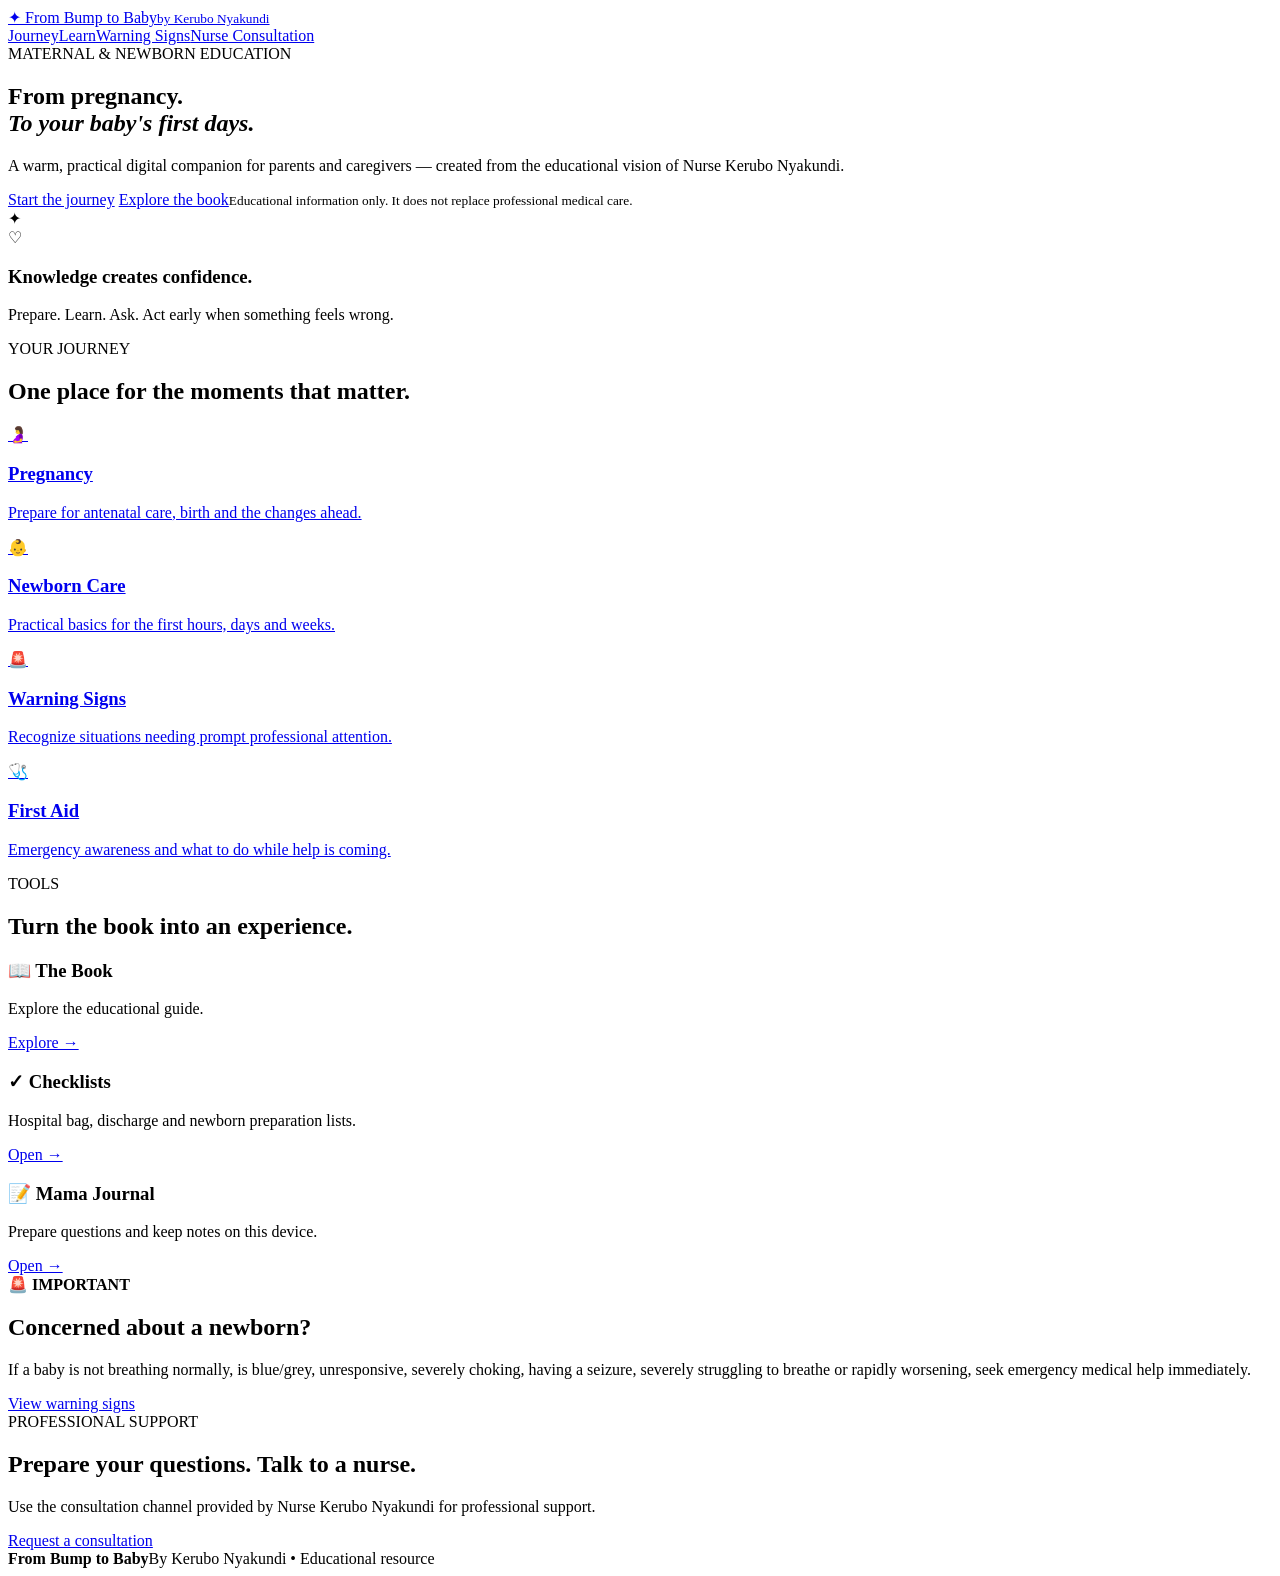
==== index.html @ 4c729515 "Add files via upload" ====
<!doctype html><html lang="en"><head><meta charset="utf-8"><meta name="viewport" content="width=device-width,initial-scale=1"><title>From Bump to Baby | Kerubo Nyakundi</title><link rel="stylesheet" href="assets/style.css"></head><body>
<header class="nav"><a class="brand" href="index.html">✦ <span>From Bump to Baby<small>by Kerubo Nyakundi</small></span></a><nav><a href="#journey">Journey</a><a href="#learn">Learn</a><a href="warning-signs.html">Warning Signs</a><a class="cta" href="#consult">Nurse Consultation</a></nav></header>
<main><section class="hero"><div><span class="eyebrow">MATERNAL & NEWBORN EDUCATION</span><h1>From pregnancy.<br><em>To your baby's first days.</em></h1><p>A warm, practical digital companion for parents and caregivers — created from the educational vision of Nurse Kerubo Nyakundi.</p><a class="btn primary" href="#journey">Start the journey</a> <a class="btn" href="book.html">Explore the book</a><small>Educational information only. It does not replace professional medical care.</small></div><div class="hero-card"><div class="star">✦</div><div class="baby">♡</div><h3>Knowledge creates confidence.</h3><p>Prepare. Learn. Ask. Act early when something feels wrong.</p></div></section>
<section id="journey" class="section"><span class="eyebrow">YOUR JOURNEY</span><h2>One place for the moments that matter.</h2><div class="grid four"><a class="card" href="pregnancy.html">🤰<h3>Pregnancy</h3><p>Prepare for antenatal care, birth and the changes ahead.</p></a><a class="card" href="newborn.html">👶<h3>Newborn Care</h3><p>Practical basics for the first hours, days and weeks.</p></a><a class="card" href="warning-signs.html">🚨<h3>Warning Signs</h3><p>Recognize situations needing prompt professional attention.</p></a><a class="card" href="first-aid.html">🩺<h3>First Aid</h3><p>Emergency awareness and what to do while help is coming.</p></a></div></section>
<section id="learn" class="section soft"><span class="eyebrow">TOOLS</span><h2>Turn the book into an experience.</h2><div class="grid three"><div class="card"><h3>📖 The Book</h3><p>Explore the educational guide.</p><a href="book.html">Explore →</a></div><div class="card"><h3>✓ Checklists</h3><p>Hospital bag, discharge and newborn preparation lists.</p><a href="checklists.html">Open →</a></div><div class="card"><h3>📝 Mama Journal</h3><p>Prepare questions and keep notes on this device.</p><a href="journal.html">Open →</a></div></div></section>
<section class="emergency"><div><strong>🚨 IMPORTANT</strong><h2>Concerned about a newborn?</h2><p>If a baby is not breathing normally, is blue/grey, unresponsive, severely choking, having a seizure, severely struggling to breathe or rapidly worsening, seek emergency medical help immediately.</p></div><a class="btn light" href="warning-signs.html">View warning signs</a></section>
<section id="consult" class="section center"><span class="eyebrow">PROFESSIONAL SUPPORT</span><h2>Prepare your questions. Talk to a nurse.</h2><p>Use the consultation channel provided by Nurse Kerubo Nyakundi for professional support.</p><a class="btn primary" href="https://wa.me/254745130626?text=Hello%20Kerubo%2C%20I%27d%20like%20to%20ask%20about%20a%20nurse%20consultation." target="_blank">Request a consultation</a></section></main>
<footer><strong>From Bump to Baby</strong><span>By Kerubo Nyakundi • Educational resource</span></footer></body></html>
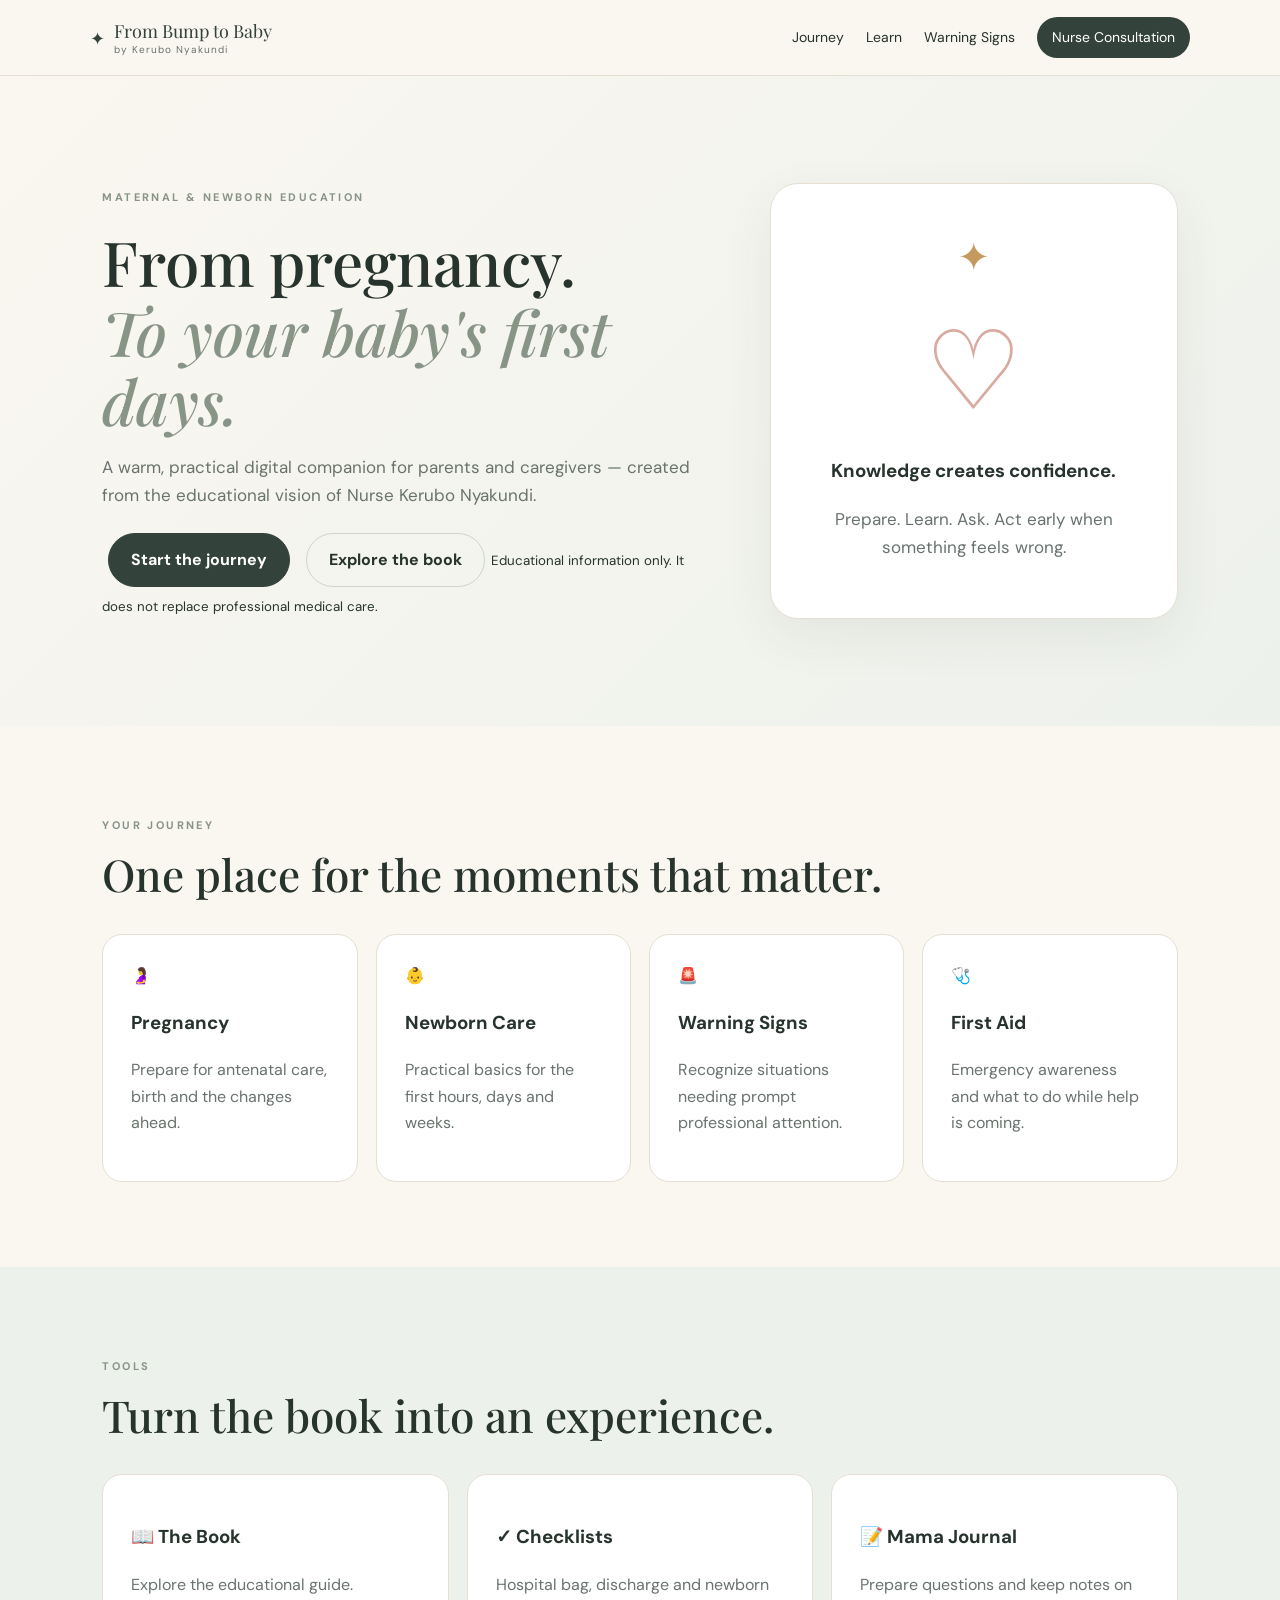
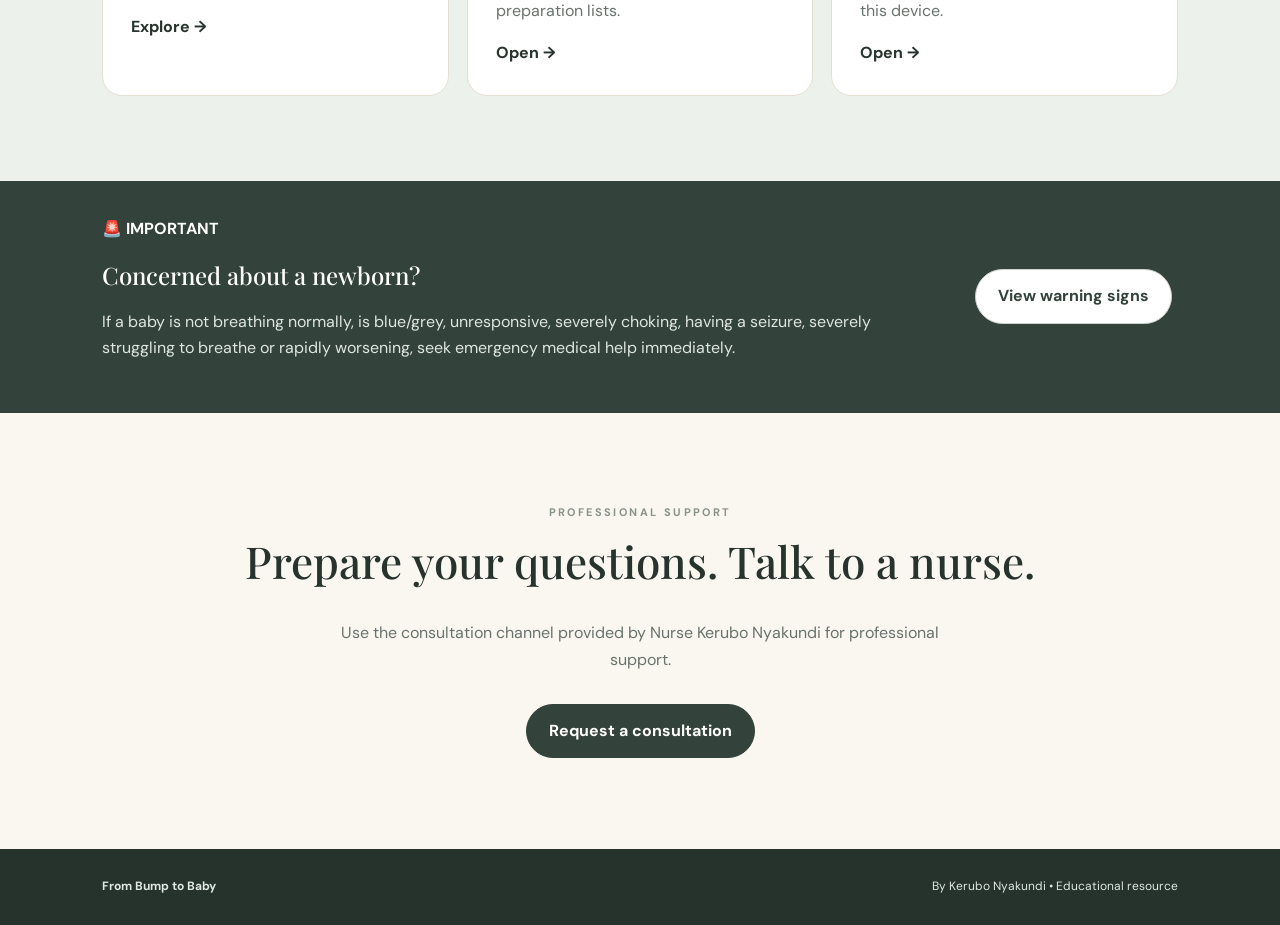
==== commit 1f4e31bb: "Add files via upload" ====
--- a/index.html
+++ b/index.html
@@ -1,4 +1,4 @@
-<!doctype html><html lang="en"><head><meta charset="utf-8"><meta name="viewport" content="width=device-width,initial-scale=1"><title>From Bump to Baby | Kerubo Nyakundi</title><link rel="stylesheet" href="assets/style.css"></head><body>
+<!doctype html><html lang="en"><head><meta charset="utf-8"><meta name="viewport" content="width=device-width,initial-scale=1"><title>From Bump to Baby | Kerubo Nyakundi</title><style>@import url('https://fonts.googleapis.com/css2?family=DM+Sans:wght@400;500;600;700&family=Playfair+Display:ital,wght@0,500;0,600;1,500&display=swap');:root{--sage:#879486;--deep:#33423a;--cream:#faf7f0;--gold:#c49a61;--ink:#27332d;--muted:#69736d;--rose:#d8aaa0}*{box-sizing:border-box}body{margin:0;background:var(--cream);color:var(--ink);font:16px/1.65 'DM Sans',sans-serif}a{text-decoration:none;color:inherit}.nav{height:76px;padding:0 7%;display:flex;align-items:center;justify-content:space-between;background:#faf7f0f2;border-bottom:1px solid #e5dfd3;position:sticky;top:0;z-index:5}.brand{font:18px 'Playfair Display';color:var(--deep);display:flex;gap:9px;align-items:center}.brand small{display:block;font:10px 'DM Sans';letter-spacing:1px;color:var(--muted)}nav{display:flex;gap:22px;align-items:center;font-size:14px}.cta{background:var(--deep);color:#fff;padding:9px 15px;border-radius:30px}.hero{min-height:650px;padding:90px 8%;display:grid;grid-template-columns:1.2fr .8fr;gap:55px;align-items:center;background:linear-gradient(135deg,#faf7f0,#edf1ec)}.eyebrow{font-size:11px;letter-spacing:2.4px;font-weight:700;color:var(--sage)}.danger{color:#9b5b55}.hero h1,h1,h2{font-family:'Playfair Display';font-weight:500;line-height:1.12}.hero h1{font-size:62px;margin:18px 0}.hero h1 em{color:var(--sage)}.hero p{max-width:620px;color:var(--muted);font-size:17px}.btn{display:inline-block;padding:13px 22px;border-radius:30px;font-weight:700;border:1px solid #cdd4ce;margin:6px}.primary{background:var(--deep);color:white;border-color:var(--deep)}.hero-card{background:#fff;border:1px solid #e5dfd3;border-radius:28px;padding:40px;text-align:center;box-shadow:0 18px 50px #33423a12}.star{font-size:40px;color:var(--gold)}.baby{font:110px 'Playfair Display';color:var(--rose)}.section,.page{padding:85px 8%}.section h2,.page h1{font-size:44px;margin:12px 0 35px}.soft{background:#edf1ec}.grid{display:grid;gap:18px}.four{grid-template-columns:repeat(4,1fr)}.three{grid-template-columns:repeat(3,1fr)}.two{grid-template-columns:repeat(2,1fr)}.card{background:#fff;padding:28px;border:1px solid #e5dfd3;border-radius:20px}.card>b{font-size:32px}.card p{color:var(--muted)}.card a{font-weight:700}.emergency{padding:35px 8%;background:var(--deep);color:white;display:flex;align-items:center;justify-content:space-between;gap:30px}.emergency p{color:#dfe6e1;max-width:780px}.light{background:white;color:var(--deep)}.center{text-align:center}.center p{color:var(--muted);max-width:650px;margin:0 auto 25px}.page{max-width:1100px;margin:auto}.lead{font-size:20px;color:var(--muted);max-width:700px}.content{display:grid;grid-template-columns:1fr 310px;gap:45px}.content li{margin:9px 0}.tip{background:#edf1ec;border-left:4px solid var(--sage);padding:25px;border-radius:8px;margin-top:30px}.warning{background:white;border-left:5px solid var(--rose);padding:20px;border-radius:10px;font-weight:600}.form{max-width:720px;background:#fff;border:1px solid #e5dfd3;border-radius:20px;padding:30px}.form label{display:block;font-weight:700;margin:18px 0}.form input,.form textarea{display:block;width:100%;padding:13px;margin-top:7px;border:1px solid #d9ddd8;border-radius:10px;font:inherit}.form textarea{min-height:130px}#saved{color:var(--sage);font-weight:700}.book{display:grid;grid-template-columns:300px 1fr;gap:60px;align-items:center}.cover{height:430px;background:linear-gradient(145deg,#dfe6de,#aab7aa);border-radius:8px;padding:35px;text-align:center;font:25px 'Playfair Display';display:flex;flex-direction:column;justify-content:center;box-shadow:12px 15px 0 #d6c7b5}.cover strong{font-size:43px;line-height:.9}.cover small{font:10px 'DM Sans';letter-spacing:2px;margin-top:25px}footer{padding:28px 8%;background:#25332c;color:#dfe7e1;display:flex;justify-content:space-between;font-size:12px}@media(max-width:850px){nav{display:none}.hero{grid-template-columns:1fr;padding:65px 7%}.hero h1{font-size:45px}.four,.three{grid-template-columns:1fr 1fr}.content,.book{grid-template-columns:1fr}.cover{margin:auto;width:280px}.emergency{display:block}}@media(max-width:520px){.four,.three,.two{grid-template-columns:1fr}.section,.page{padding:60px 6%}.hero h1{font-size:39px}.btn{width:100%;text-align:center}footer{display:block}.hero-card{padding:28px}}</style></head><body>
 <header class="nav"><a class="brand" href="index.html">✦ <span>From Bump to Baby<small>by Kerubo Nyakundi</small></span></a><nav><a href="#journey">Journey</a><a href="#learn">Learn</a><a href="warning-signs.html">Warning Signs</a><a class="cta" href="#consult">Nurse Consultation</a></nav></header>
 <main><section class="hero"><div><span class="eyebrow">MATERNAL & NEWBORN EDUCATION</span><h1>From pregnancy.<br><em>To your baby's first days.</em></h1><p>A warm, practical digital companion for parents and caregivers — created from the educational vision of Nurse Kerubo Nyakundi.</p><a class="btn primary" href="#journey">Start the journey</a> <a class="btn" href="book.html">Explore the book</a><small>Educational information only. It does not replace professional medical care.</small></div><div class="hero-card"><div class="star">✦</div><div class="baby">♡</div><h3>Knowledge creates confidence.</h3><p>Prepare. Learn. Ask. Act early when something feels wrong.</p></div></section>
 <section id="journey" class="section"><span class="eyebrow">YOUR JOURNEY</span><h2>One place for the moments that matter.</h2><div class="grid four"><a class="card" href="pregnancy.html">🤰<h3>Pregnancy</h3><p>Prepare for antenatal care, birth and the changes ahead.</p></a><a class="card" href="newborn.html">👶<h3>Newborn Care</h3><p>Practical basics for the first hours, days and weeks.</p></a><a class="card" href="warning-signs.html">🚨<h3>Warning Signs</h3><p>Recognize situations needing prompt professional attention.</p></a><a class="card" href="first-aid.html">🩺<h3>First Aid</h3><p>Emergency awareness and what to do while help is coming.</p></a></div></section>
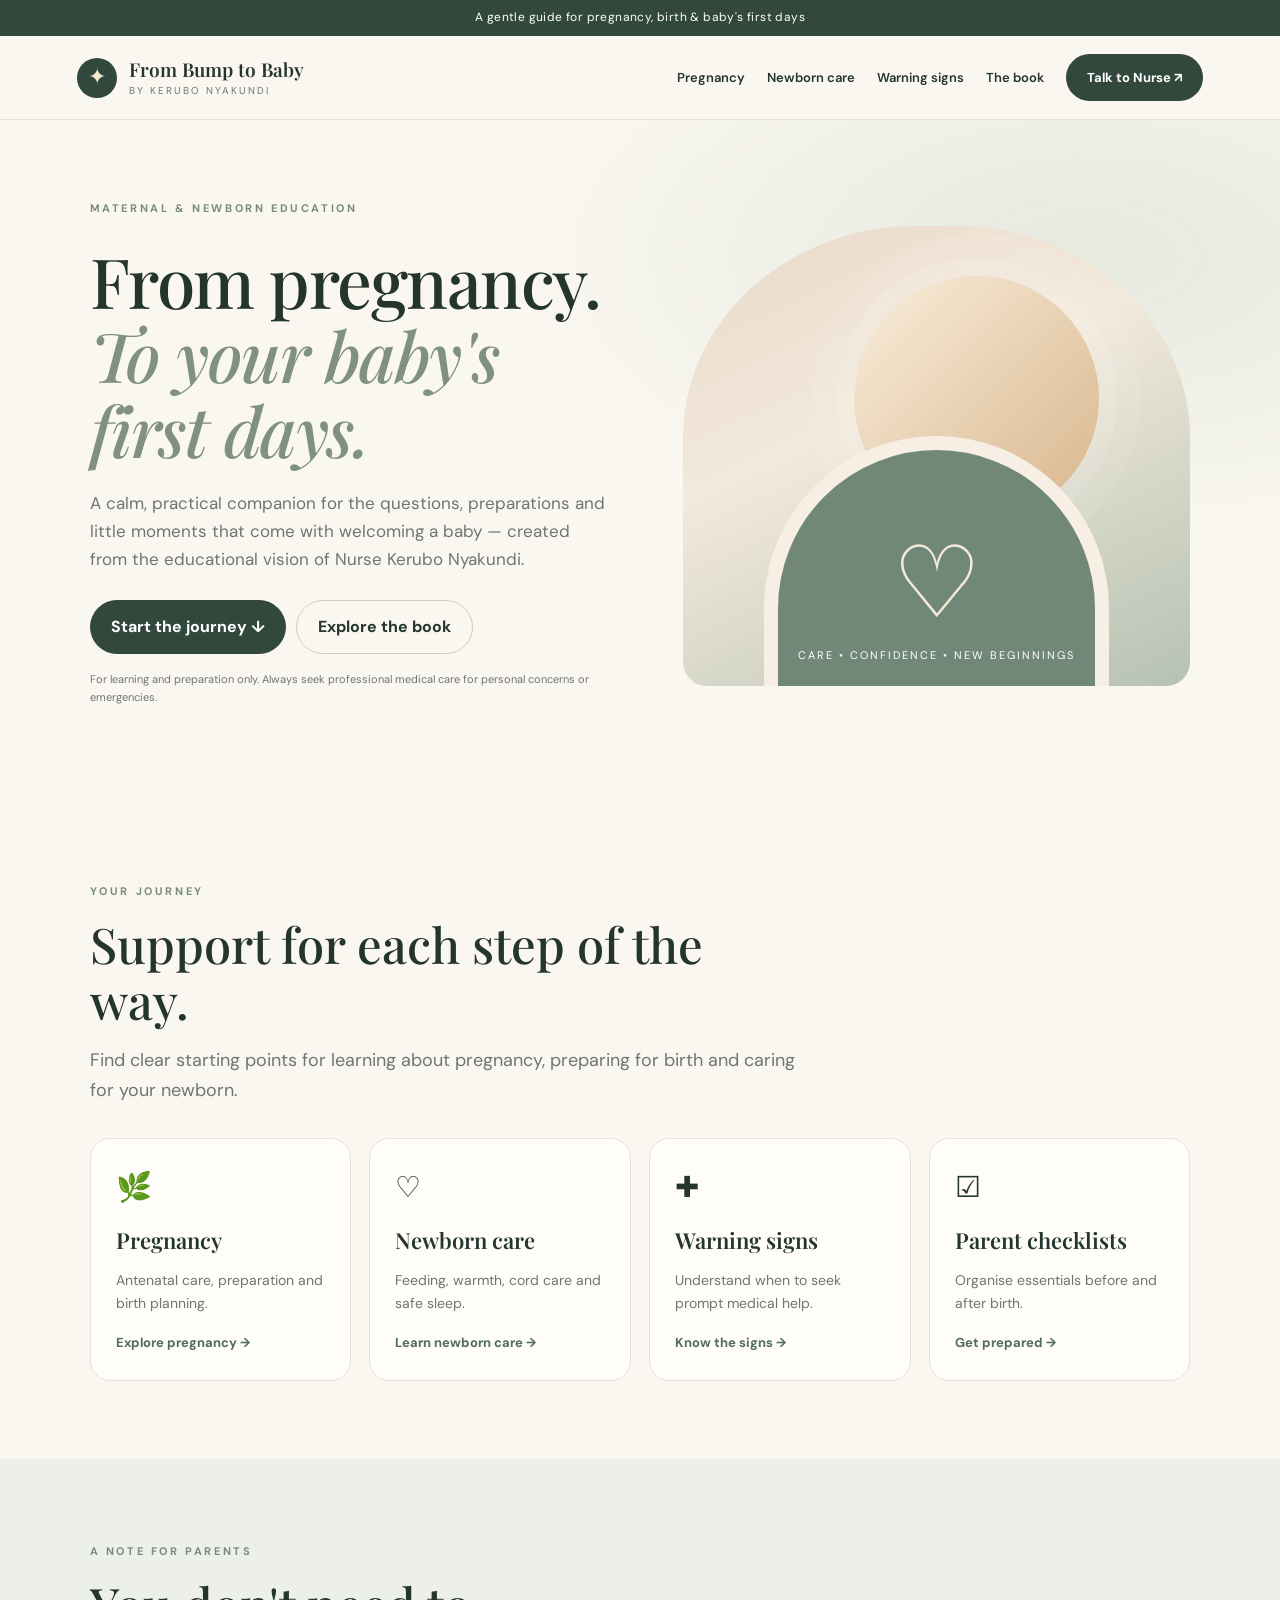
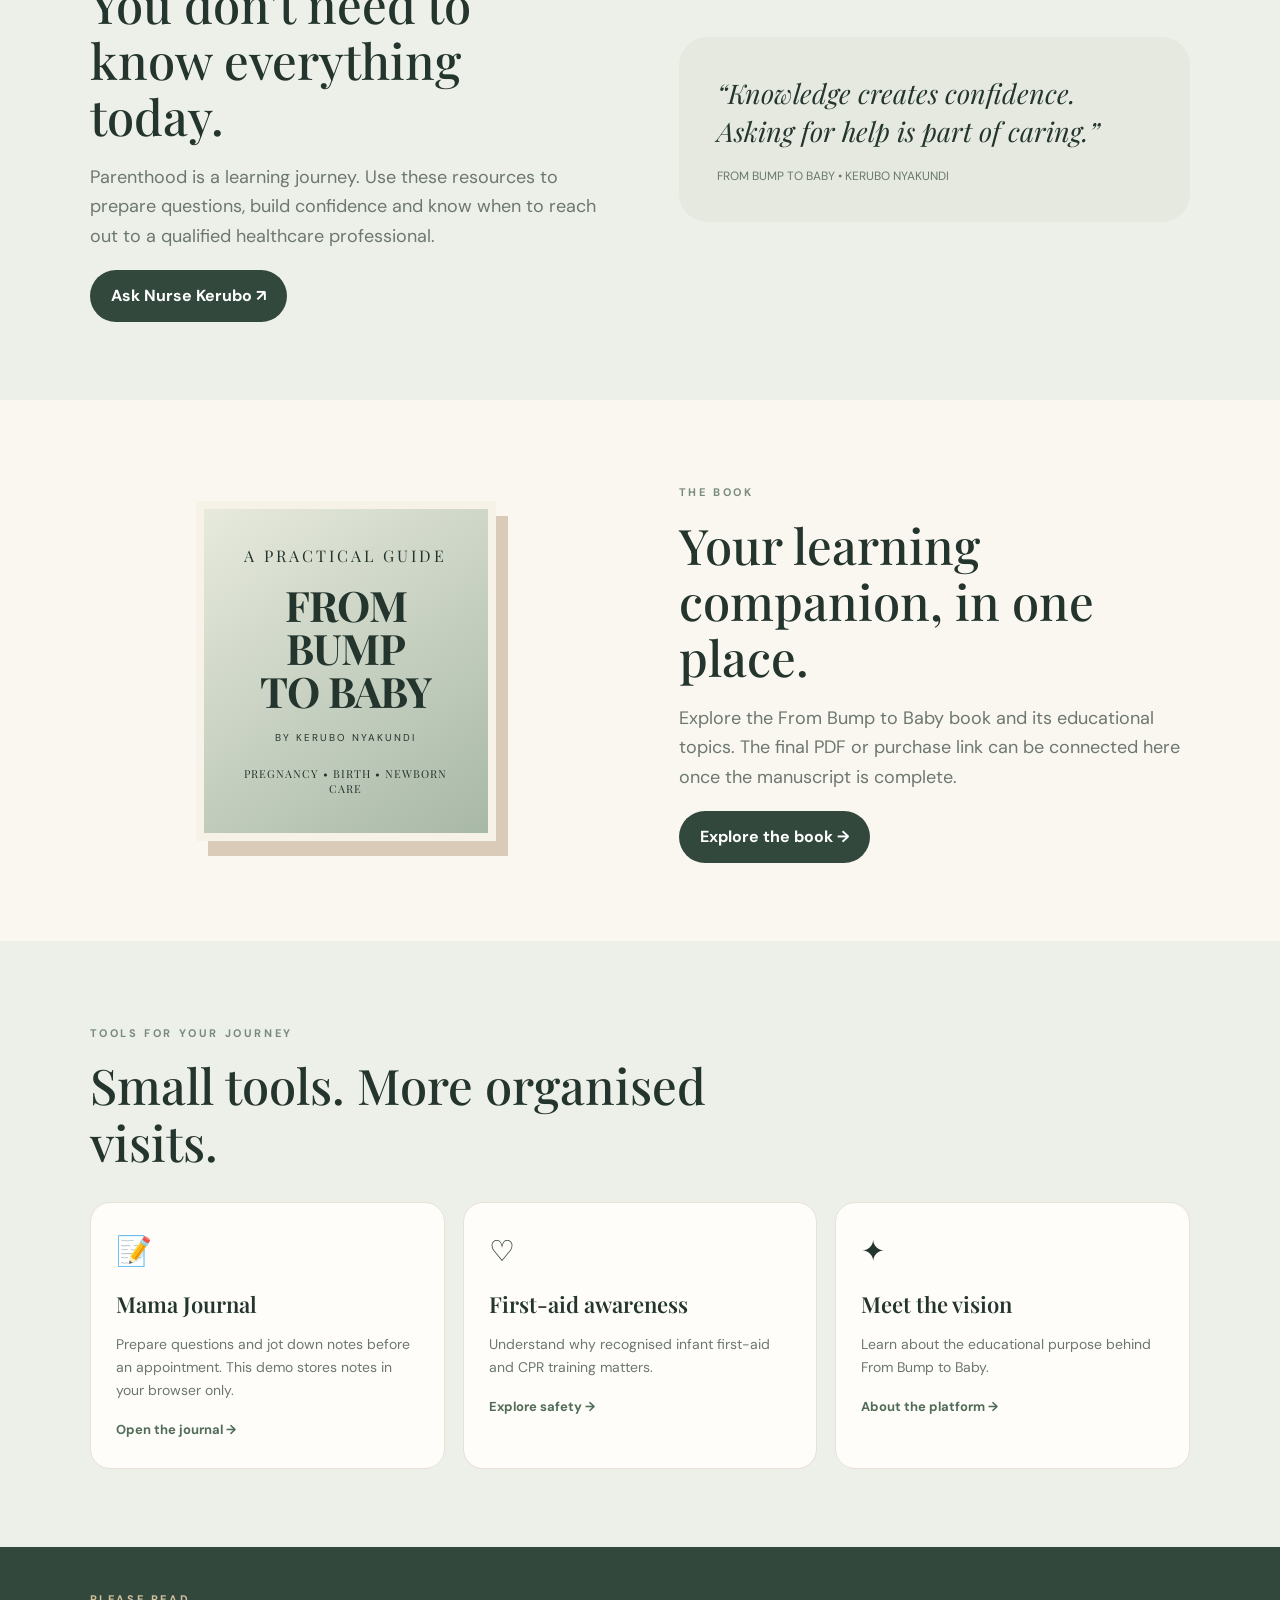
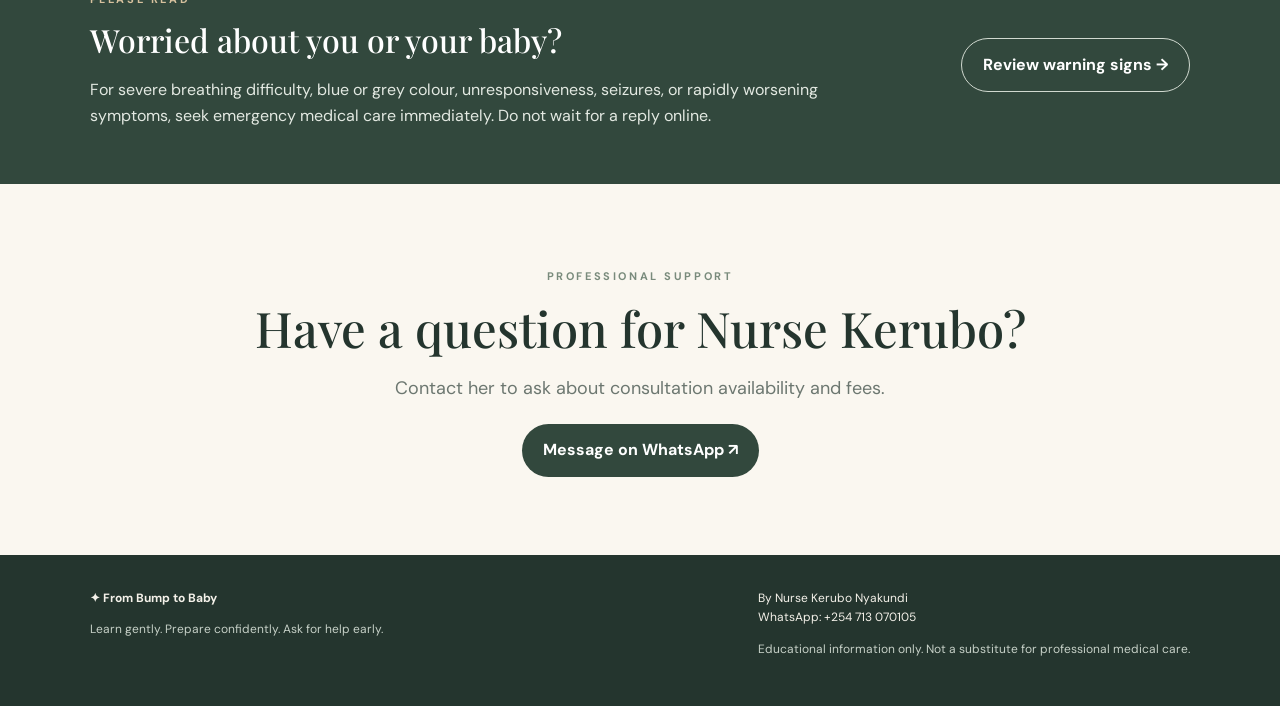
==== commit de9f521b: "Add files via upload" ====
--- a/index.html
+++ b/index.html
@@ -1,8 +1 @@
-<!doctype html><html lang="en"><head><meta charset="utf-8"><meta name="viewport" content="width=device-width,initial-scale=1"><title>From Bump to Baby | Kerubo Nyakundi</title><style>@import url('https://fonts.googleapis.com/css2?family=DM+Sans:wght@400;500;600;700&family=Playfair+Display:ital,wght@0,500;0,600;1,500&display=swap');:root{--sage:#879486;--deep:#33423a;--cream:#faf7f0;--gold:#c49a61;--ink:#27332d;--muted:#69736d;--rose:#d8aaa0}*{box-sizing:border-box}body{margin:0;background:var(--cream);color:var(--ink);font:16px/1.65 'DM Sans',sans-serif}a{text-decoration:none;color:inherit}.nav{height:76px;padding:0 7%;display:flex;align-items:center;justify-content:space-between;background:#faf7f0f2;border-bottom:1px solid #e5dfd3;position:sticky;top:0;z-index:5}.brand{font:18px 'Playfair Display';color:var(--deep);display:flex;gap:9px;align-items:center}.brand small{display:block;font:10px 'DM Sans';letter-spacing:1px;color:var(--muted)}nav{display:flex;gap:22px;align-items:center;font-size:14px}.cta{background:var(--deep);color:#fff;padding:9px 15px;border-radius:30px}.hero{min-height:650px;padding:90px 8%;display:grid;grid-template-columns:1.2fr .8fr;gap:55px;align-items:center;background:linear-gradient(135deg,#faf7f0,#edf1ec)}.eyebrow{font-size:11px;letter-spacing:2.4px;font-weight:700;color:var(--sage)}.danger{color:#9b5b55}.hero h1,h1,h2{font-family:'Playfair Display';font-weight:500;line-height:1.12}.hero h1{font-size:62px;margin:18px 0}.hero h1 em{color:var(--sage)}.hero p{max-width:620px;color:var(--muted);font-size:17px}.btn{display:inline-block;padding:13px 22px;border-radius:30px;font-weight:700;border:1px solid #cdd4ce;margin:6px}.primary{background:var(--deep);color:white;border-color:var(--deep)}.hero-card{background:#fff;border:1px solid #e5dfd3;border-radius:28px;padding:40px;text-align:center;box-shadow:0 18px 50px #33423a12}.star{font-size:40px;color:var(--gold)}.baby{font:110px 'Playfair Display';color:var(--rose)}.section,.page{padding:85px 8%}.section h2,.page h1{font-size:44px;margin:12px 0 35px}.soft{background:#edf1ec}.grid{display:grid;gap:18px}.four{grid-template-columns:repeat(4,1fr)}.three{grid-template-columns:repeat(3,1fr)}.two{grid-template-columns:repeat(2,1fr)}.card{background:#fff;padding:28px;border:1px solid #e5dfd3;border-radius:20px}.card>b{font-size:32px}.card p{color:var(--muted)}.card a{font-weight:700}.emergency{padding:35px 8%;background:var(--deep);color:white;display:flex;align-items:center;justify-content:space-between;gap:30px}.emergency p{color:#dfe6e1;max-width:780px}.light{background:white;color:var(--deep)}.center{text-align:center}.center p{color:var(--muted);max-width:650px;margin:0 auto 25px}.page{max-width:1100px;margin:auto}.lead{font-size:20px;color:var(--muted);max-width:700px}.content{display:grid;grid-template-columns:1fr 310px;gap:45px}.content li{margin:9px 0}.tip{background:#edf1ec;border-left:4px solid var(--sage);padding:25px;border-radius:8px;margin-top:30px}.warning{background:white;border-left:5px solid var(--rose);padding:20px;border-radius:10px;font-weight:600}.form{max-width:720px;background:#fff;border:1px solid #e5dfd3;border-radius:20px;padding:30px}.form label{display:block;font-weight:700;margin:18px 0}.form input,.form textarea{display:block;width:100%;padding:13px;margin-top:7px;border:1px solid #d9ddd8;border-radius:10px;font:inherit}.form textarea{min-height:130px}#saved{color:var(--sage);font-weight:700}.book{display:grid;grid-template-columns:300px 1fr;gap:60px;align-items:center}.cover{height:430px;background:linear-gradient(145deg,#dfe6de,#aab7aa);border-radius:8px;padding:35px;text-align:center;font:25px 'Playfair Display';display:flex;flex-direction:column;justify-content:center;box-shadow:12px 15px 0 #d6c7b5}.cover strong{font-size:43px;line-height:.9}.cover small{font:10px 'DM Sans';letter-spacing:2px;margin-top:25px}footer{padding:28px 8%;background:#25332c;color:#dfe7e1;display:flex;justify-content:space-between;font-size:12px}@media(max-width:850px){nav{display:none}.hero{grid-template-columns:1fr;padding:65px 7%}.hero h1{font-size:45px}.four,.three{grid-template-columns:1fr 1fr}.content,.book{grid-template-columns:1fr}.cover{margin:auto;width:280px}.emergency{display:block}}@media(max-width:520px){.four,.three,.two{grid-template-columns:1fr}.section,.page{padding:60px 6%}.hero h1{font-size:39px}.btn{width:100%;text-align:center}footer{display:block}.hero-card{padding:28px}}</style></head><body>
-<header class="nav"><a class="brand" href="index.html">✦ <span>From Bump to Baby<small>by Kerubo Nyakundi</small></span></a><nav><a href="#journey">Journey</a><a href="#learn">Learn</a><a href="warning-signs.html">Warning Signs</a><a class="cta" href="#consult">Nurse Consultation</a></nav></header>
-<main><section class="hero"><div><span class="eyebrow">MATERNAL & NEWBORN EDUCATION</span><h1>From pregnancy.<br><em>To your baby's first days.</em></h1><p>A warm, practical digital companion for parents and caregivers — created from the educational vision of Nurse Kerubo Nyakundi.</p><a class="btn primary" href="#journey">Start the journey</a> <a class="btn" href="book.html">Explore the book</a><small>Educational information only. It does not replace professional medical care.</small></div><div class="hero-card"><div class="star">✦</div><div class="baby">♡</div><h3>Knowledge creates confidence.</h3><p>Prepare. Learn. Ask. Act early when something feels wrong.</p></div></section>
-<section id="journey" class="section"><span class="eyebrow">YOUR JOURNEY</span><h2>One place for the moments that matter.</h2><div class="grid four"><a class="card" href="pregnancy.html">🤰<h3>Pregnancy</h3><p>Prepare for antenatal care, birth and the changes ahead.</p></a><a class="card" href="newborn.html">👶<h3>Newborn Care</h3><p>Practical basics for the first hours, days and weeks.</p></a><a class="card" href="warning-signs.html">🚨<h3>Warning Signs</h3><p>Recognize situations needing prompt professional attention.</p></a><a class="card" href="first-aid.html">🩺<h3>First Aid</h3><p>Emergency awareness and what to do while help is coming.</p></a></div></section>
-<section id="learn" class="section soft"><span class="eyebrow">TOOLS</span><h2>Turn the book into an experience.</h2><div class="grid three"><div class="card"><h3>📖 The Book</h3><p>Explore the educational guide.</p><a href="book.html">Explore →</a></div><div class="card"><h3>✓ Checklists</h3><p>Hospital bag, discharge and newborn preparation lists.</p><a href="checklists.html">Open →</a></div><div class="card"><h3>📝 Mama Journal</h3><p>Prepare questions and keep notes on this device.</p><a href="journal.html">Open →</a></div></div></section>
-<section class="emergency"><div><strong>🚨 IMPORTANT</strong><h2>Concerned about a newborn?</h2><p>If a baby is not breathing normally, is blue/grey, unresponsive, severely choking, having a seizure, severely struggling to breathe or rapidly worsening, seek emergency medical help immediately.</p></div><a class="btn light" href="warning-signs.html">View warning signs</a></section>
-<section id="consult" class="section center"><span class="eyebrow">PROFESSIONAL SUPPORT</span><h2>Prepare your questions. Talk to a nurse.</h2><p>Use the consultation channel provided by Nurse Kerubo Nyakundi for professional support.</p><a class="btn primary" href="https://wa.me/254745130626?text=Hello%20Kerubo%2C%20I%27d%20like%20to%20ask%20about%20a%20nurse%20consultation." target="_blank">Request a consultation</a></section></main>
-<footer><strong>From Bump to Baby</strong><span>By Kerubo Nyakundi • Educational resource</span></footer></body></html>+<!doctype html><html lang="en"><head><meta charset="utf-8"><meta name="viewport" content="width=device-width,initial-scale=1"><meta name="theme-color" content="#faf7f0"><meta name="description" content="Maternal and newborn education by Nurse Kerubo Nyakundi."><title>From Bump to Baby | Nurse Kerubo Nyakundi</title><link rel="stylesheet" href="styles.css"></head><body><div class="topnote">A gentle guide for pregnancy, birth & baby's first days</div><header class="header"><a class="brand" href="index.html"><span class="brandmark">✦</span><span class="brandname">From Bump to Baby<small>BY KERUBO NYAKUNDI</small></span></a><nav class="navlinks"><a href="pregnancy.html">Pregnancy</a><a href="newborn.html">Newborn care</a><a href="warning-signs.html">Warning signs</a><a href="book.html">The book</a><a class="navcta" href="consultation.html">Talk to Nurse ↗</a></nav><button class="menu" aria-label="Open menu" onclick="document.querySelector('.mobile-menu').classList.toggle('open')">☰</button></header><nav class="mobile-menu"><a href="index.html">Home</a><a href="pregnancy.html">Pregnancy</a><a href="newborn.html">Newborn care</a><a href="warning-signs.html">Warning signs</a><a href="first-aid.html">First aid</a><a href="checklists.html">Parent checklists</a><a href="journal.html">Mama Journal</a><a href="book.html">Explore the book</a><a href="about.html">About Kerubo</a><a href="consultation.html">Talk to Nurse</a></nav><main><section class="hero"><div><span class="eyebrow">MATERNAL & NEWBORN EDUCATION</span><h1>From pregnancy.<br><em>To your baby's first days.</em></h1><p>A calm, practical companion for the questions, preparations and little moments that come with welcoming a baby — created from the educational vision of Nurse Kerubo Nyakundi.</p><div class="actions"><a class="btn primary" href="#journey">Start the journey ↓</a><a class="btn secondary" href="book.html">Explore the book</a></div><p class="fine">For learning and preparation only. Always seek professional medical care for personal concerns or emergencies.</p></div><div class="hero-art" role="img" aria-label="Abstract warm illustration symbolising care and new beginnings"><div class="sun"></div><div class="arch"></div><div class="art-caption">Care • Confidence • New beginnings</div></div></section><section class="section" id="journey"><div class="section-head"><span class="eyebrow">YOUR JOURNEY</span><h2>Support for each step of the way.</h2><p class="lead">Find clear starting points for learning about pregnancy, preparing for birth and caring for your newborn.</p></div><div class="cards four"><a class="card" href="pregnancy.html"><span class="emoji">🌿</span><h3>Pregnancy</h3><p>Antenatal care, preparation and birth planning.</p><span class="textlink">Explore pregnancy →</span></a><a class="card" href="newborn.html"><span class="emoji">♡</span><h3>Newborn care</h3><p>Feeding, warmth, cord care and safe sleep.</p><span class="textlink">Learn newborn care →</span></a><a class="card" href="warning-signs.html"><span class="emoji">✚</span><h3>Warning signs</h3><p>Understand when to seek prompt medical help.</p><span class="textlink">Know the signs →</span></a><a class="card" href="checklists.html"><span class="emoji">☑</span><h3>Parent checklists</h3><p>Organise essentials before and after birth.</p><span class="textlink">Get prepared →</span></a></div></section><section class="section soft"><div class="split"><div><span class="eyebrow">A NOTE FOR PARENTS</span><h2>You don't need to know everything today.</h2><p class="lead">Parenthood is a learning journey. Use these resources to prepare questions, build confidence and know when to reach out to a qualified healthcare professional.</p><a class="btn primary" href="consultation.html">Ask Nurse Kerubo ↗</a></div><div class="quote">“Knowledge creates confidence. Asking for help is part of caring.”<small>FROM BUMP TO BABY • KERUBO NYAKUNDI</small></div></div></section><section class="section"><div class="split"><div class="bookcover">A PRACTICAL GUIDE<strong>FROM<br>BUMP<br>TO BABY</strong><small>BY KERUBO NYAKUNDI</small><span style="margin-top:22px;font-size:11px;letter-spacing:1px">PREGNANCY • BIRTH • NEWBORN CARE</span></div><div><span class="eyebrow">THE BOOK</span><h2>Your learning companion, in one place.</h2><p class="lead">Explore the From Bump to Baby book and its educational topics. The final PDF or purchase link can be connected here once the manuscript is complete.</p><a class="btn primary" href="book.html">Explore the book →</a></div></div></section><section class="section soft"><div class="section-head"><span class="eyebrow">TOOLS FOR YOUR JOURNEY</span><h2>Small tools. More organised visits.</h2></div><div class="cards three"><a class="card" href="journal.html"><span class="emoji">📝</span><h3>Mama Journal</h3><p>Prepare questions and jot down notes before an appointment. This demo stores notes in your browser only.</p><span class="textlink">Open the journal →</span></a><a class="card" href="first-aid.html"><span class="emoji">♡</span><h3>First-aid awareness</h3><p>Understand why recognised infant first-aid and CPR training matters.</p><span class="textlink">Explore safety →</span></a><a class="card" href="about.html"><span class="emoji">✦</span><h3>Meet the vision</h3><p>Learn about the educational purpose behind From Bump to Baby.</p><span class="textlink">About the platform →</span></a></div></section><section class="alertband"><div><span class="eyebrow" style="color:#d6c19e">PLEASE READ</span><h2>Worried about you or your baby?</h2><p>For severe breathing difficulty, blue or grey colour, unresponsiveness, seizures, or rapidly worsening symptoms, seek emergency medical care immediately. Do not wait for a reply online.</p></div><a class="btn secondary" href="warning-signs.html">Review warning signs →</a></section><section class="section" style="text-align:center"><span class="eyebrow">PROFESSIONAL SUPPORT</span><h2>Have a question for Nurse Kerubo?</h2><p class="lead" style="margin:0 auto 20px">Contact her to ask about consultation availability and fees.</p><a class="btn primary" href="https://wa.me/254713070105?text=Hello%20Kerubo%2C%20I%27d%20like%20to%20ask%20about%20a%20nurse%20consultation." target="_blank" rel="noopener">Message on WhatsApp ↗</a></section></main><footer class="footer"><div><strong>✦ From Bump to Baby</strong><p>Learn gently. Prepare confidently. Ask for help early.</p></div><div>By Nurse Kerubo Nyakundi<br>WhatsApp: +254 713 070105<br><p>Educational information only. Not a substitute for professional medical care.</p></div></footer><script src="site.js"></script></body></html>
--- a/styles.css
+++ b/styles.css
@@ -0,0 +1,2 @@
+@import url('https://fonts.googleapis.com/css2?family=DM+Sans:wght@400;500;600;700&family=Playfair+Display:ital,wght@0,500;0,600;1,500;1,600&display=swap');
+:root{--ink:#24352e;--green:#32483d;--sage:#a9b8a6;--cream:#faf7f0;--paper:#fffdf9;--gold:#bd9560;--pink:#ead3cb;--muted:#6c7770;--line:#e7e1d7}*{box-sizing:border-box}html{scroll-behavior:smooth}body{margin:0;background:var(--cream);color:var(--ink);font-family:'DM Sans',Arial,sans-serif;line-height:1.65}a{color:inherit;text-decoration:none}button{font:inherit}.topnote{background:var(--green);color:#fff;text-align:center;padding:8px 12px;font-size:12px;letter-spacing:.4px}.header{display:flex;align-items:center;justify-content:space-between;padding:18px 6%;background:#faf7f0f5;border-bottom:1px solid var(--line);position:sticky;top:0;z-index:10;backdrop-filter:blur(12px)}.brand{display:flex;gap:12px;align-items:center}.brandmark{width:40px;height:40px;border-radius:50%;background:var(--green);color:#f6e9d2;display:grid;place-items:center;font-size:22px}.brandname{font:600 19px 'Playfair Display',Georgia,serif;line-height:1.2}.brandname small{display:block;font:10px 'DM Sans',sans-serif;letter-spacing:2px;color:var(--muted);margin-top:4px}.navlinks{display:flex;gap:22px;align-items:center;font-size:13px;font-weight:600}.navlinks a:hover{color:#718775}.navcta,.btn{border:0;border-radius:999px;padding:13px 21px;display:inline-flex;align-items:center;justify-content:center;gap:8px;font-weight:700;cursor:pointer}.navcta,.primary{background:var(--green);color:#fff}.secondary{border:1px solid #c8d0c6;background:transparent;color:var(--ink)}.menu{display:none;border:1px solid var(--line);border-radius:50%;width:42px;height:42px;background:var(--paper);font-size:22px}.hero{padding:74px 7% 82px;display:grid;grid-template-columns:1.02fr .98fr;gap:6%;align-items:center;background:radial-gradient(ellipse at 85% 20%,#e5e9df 0,transparent 38%),var(--cream);min-height:650px}.eyebrow{font-size:11px;letter-spacing:2.6px;font-weight:700;color:#798b7c;text-transform:uppercase}.hero h1{font:500 clamp(43px,5.4vw,73px)/1.08 'Playfair Display',Georgia,serif;letter-spacing:-1.5px;margin:22px 0}.hero h1 em{color:#819181}.hero p{font-size:17px;color:var(--muted);max-width:520px}.actions{display:flex;gap:10px;flex-wrap:wrap;margin:27px 0 16px}.fine{font-size:11px!important;max-width:460px}.hero-art{min-height:460px;border-radius:46% 46% 24px 24px;position:relative;overflow:hidden;background:linear-gradient(155deg,#e9d9c8 0%,#f2e9dc 40%,#b6c2b2 100%);display:flex;align-items:center;justify-content:center}.sun{width:245px;height:245px;border-radius:50%;background:linear-gradient(135deg,#f9eedb,#d8b58c);position:absolute;top:50px;right:18%;box-shadow:0 0 0 18px #ffffff18,0 0 0 42px #ffffff10}.arch{position:absolute;bottom:-60px;width:68%;height:310px;border-radius:180px 180px 0 0;background:#718879;border:14px solid #f7efe3;display:flex;align-items:center;justify-content:center}.arch:before{content:'♡';font:100px 'Playfair Display',serif;color:#f5ead7;margin-top:-30px}.art-caption{position:absolute;bottom:22px;left:20px;right:20px;text-align:center;color:#fff;font-size:11px;letter-spacing:2px;text-transform:uppercase}.section{padding:78px 7%}.section-head{max-width:720px;margin-bottom:32px}.section h2,.page h1{font:500 clamp(34px,4vw,49px)/1.15 'Playfair Display',Georgia,serif;margin:12px 0 18px}.lead{font-size:18px;color:var(--muted);max-width:760px}.cards{display:grid;gap:18px}.four{grid-template-columns:repeat(4,1fr)}.three{grid-template-columns:repeat(3,1fr)}.two{grid-template-columns:repeat(2,1fr)}.card{background:var(--paper);border:1px solid var(--line);border-radius:20px;padding:25px;transition:transform .2s,box-shadow .2s}.card:hover{transform:translateY(-4px);box-shadow:0 16px 34px #24352e0c}.card .emoji{font-size:29px}.card h3{font:600 22px 'Playfair Display',Georgia,serif;margin:13px 0 7px}.card p{font-size:14px;color:var(--muted)}.textlink{font-weight:700;font-size:13px;color:#516c59}.soft{background:#edf0e9}.split{display:grid;grid-template-columns:1fr 1fr;gap:7%;align-items:center}.quote{background:#e5e9df;border-radius:28px;padding:38px;font:italic 27px/1.4 'Playfair Display',Georgia,serif}.quote small{display:block;font:12px 'DM Sans',sans-serif;color:var(--muted);margin-top:18px}.bookcover{min-height:340px;max-width:300px;margin:auto;padding:32px;background:linear-gradient(145deg,#e7eadd,#a8b8a7);border:8px solid #f7f2e8;box-shadow:12px 15px 0 #d9cbb8;text-align:center;display:flex;flex-direction:column;justify-content:center;font:16px 'Playfair Display',serif;letter-spacing:3px}.bookcover strong{font-size:42px;line-height:1.03;letter-spacing:-1px;margin:18px 0}.bookcover small{font:10px 'DM Sans',sans-serif;letter-spacing:2px}.alertband{padding:38px 7%;background:var(--green);color:#fff;display:flex;justify-content:space-between;align-items:center;gap:25px}.alertband p{color:#e3e9e2;max-width:740px}.alertband h2{font:500 32px 'Playfair Display',serif;margin:7px 0}.alertband .secondary{color:#fff;border-color:#d1d9d0}.page{padding:70px 7%;min-height:65vh}.content{display:grid;grid-template-columns:minmax(0,1fr) 300px;gap:45px}.content h2{font:500 28px 'Playfair Display',serif;margin-top:30px}.content li{margin:9px 0}.tip{background:#e9eee7;border-left:4px solid #8ea18f;border-radius:10px;padding:22px;height:max-content}.warning{background:#fffdf9;border:1px solid #ead4ce;border-left:5px solid #c98c7d;border-radius:12px;padding:20px;font-weight:600}.form{max-width:760px;background:var(--paper);border:1px solid var(--line);border-radius:20px;padding:28px}.form label{display:block;margin:15px 0;font-weight:600}.form input,.form select,.form textarea{width:100%;display:block;padding:13px;margin-top:6px;border:1px solid #d8ddd6;border-radius:10px;background:#fff;font:inherit}.form textarea{min-height:120px}.badge{display:inline-block;border-radius:30px;background:#e9eee7;padding:6px 10px;font-size:11px;font-weight:700}.footer{background:#24352e;color:#f4f1e9;padding:34px 7%;display:flex;justify-content:space-between;gap:20px;font-size:12px}.footer p{color:#c6d0c7}.mobile-menu{display:none}.mobile-menu.open{display:grid;gap:12px;padding:15px 7% 22px;background:var(--paper);border-bottom:1px solid var(--line)}.mobile-menu a{padding:8px 0;font-weight:600}@media(max-width:900px){.navlinks{display:none}.menu{display:block}.hero{grid-template-columns:1fr;padding-top:55px}.hero-art{min-height:390px}.four{grid-template-columns:repeat(2,1fr)}.content{grid-template-columns:1fr}.split{gap:35px}.alertband{display:block}.alertband .btn{margin-top:12px}}@media(max-width:580px){.header{padding:14px 5%}.hero{padding:45px 6% 55px;gap:28px}.hero h1{font-size:43px}.hero-art{min-height:330px}.section,.page{padding:55px 6%}.four,.three,.two,.split{grid-template-columns:1fr}.quote{padding:27px;font-size:24px}.actions .btn{width:100%}.footer{display:block}.footer p{margin-bottom:0}.bookcover{min-height:310px}.alertband{padding:32px 6%}}
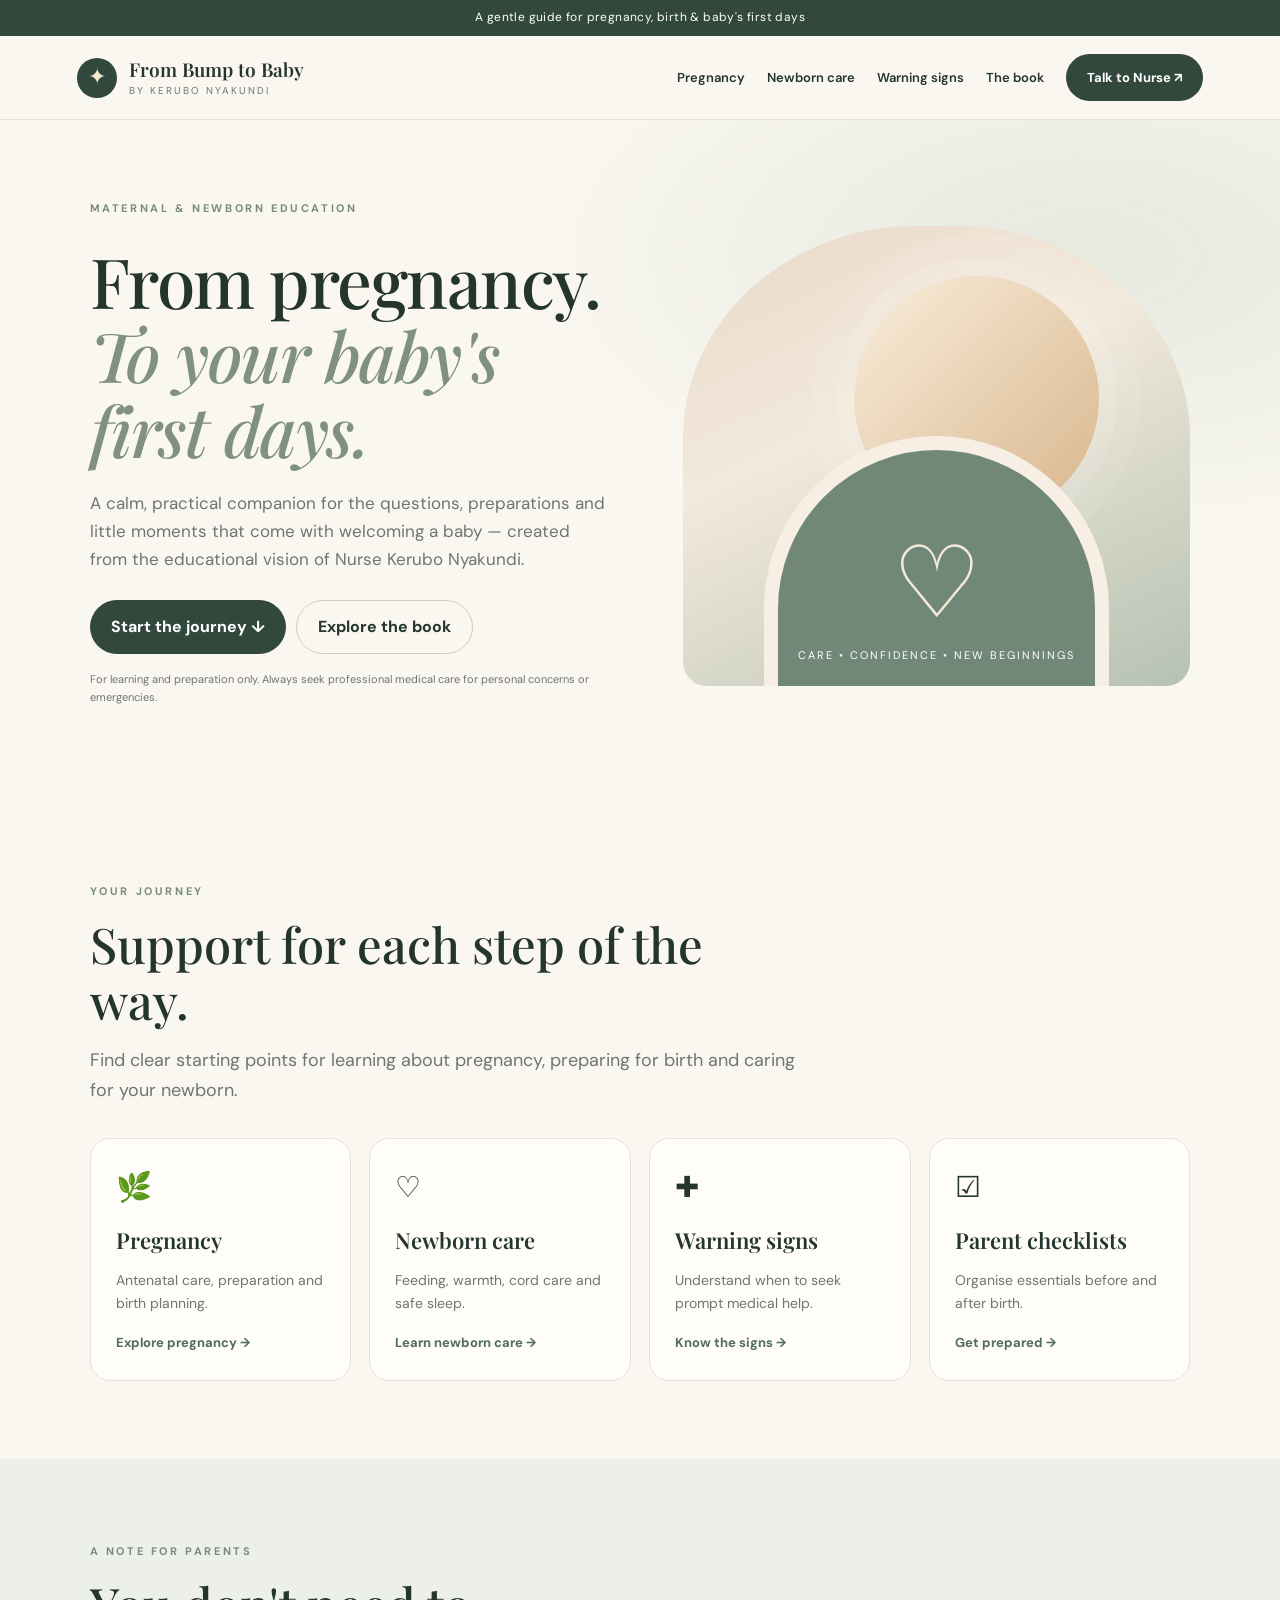
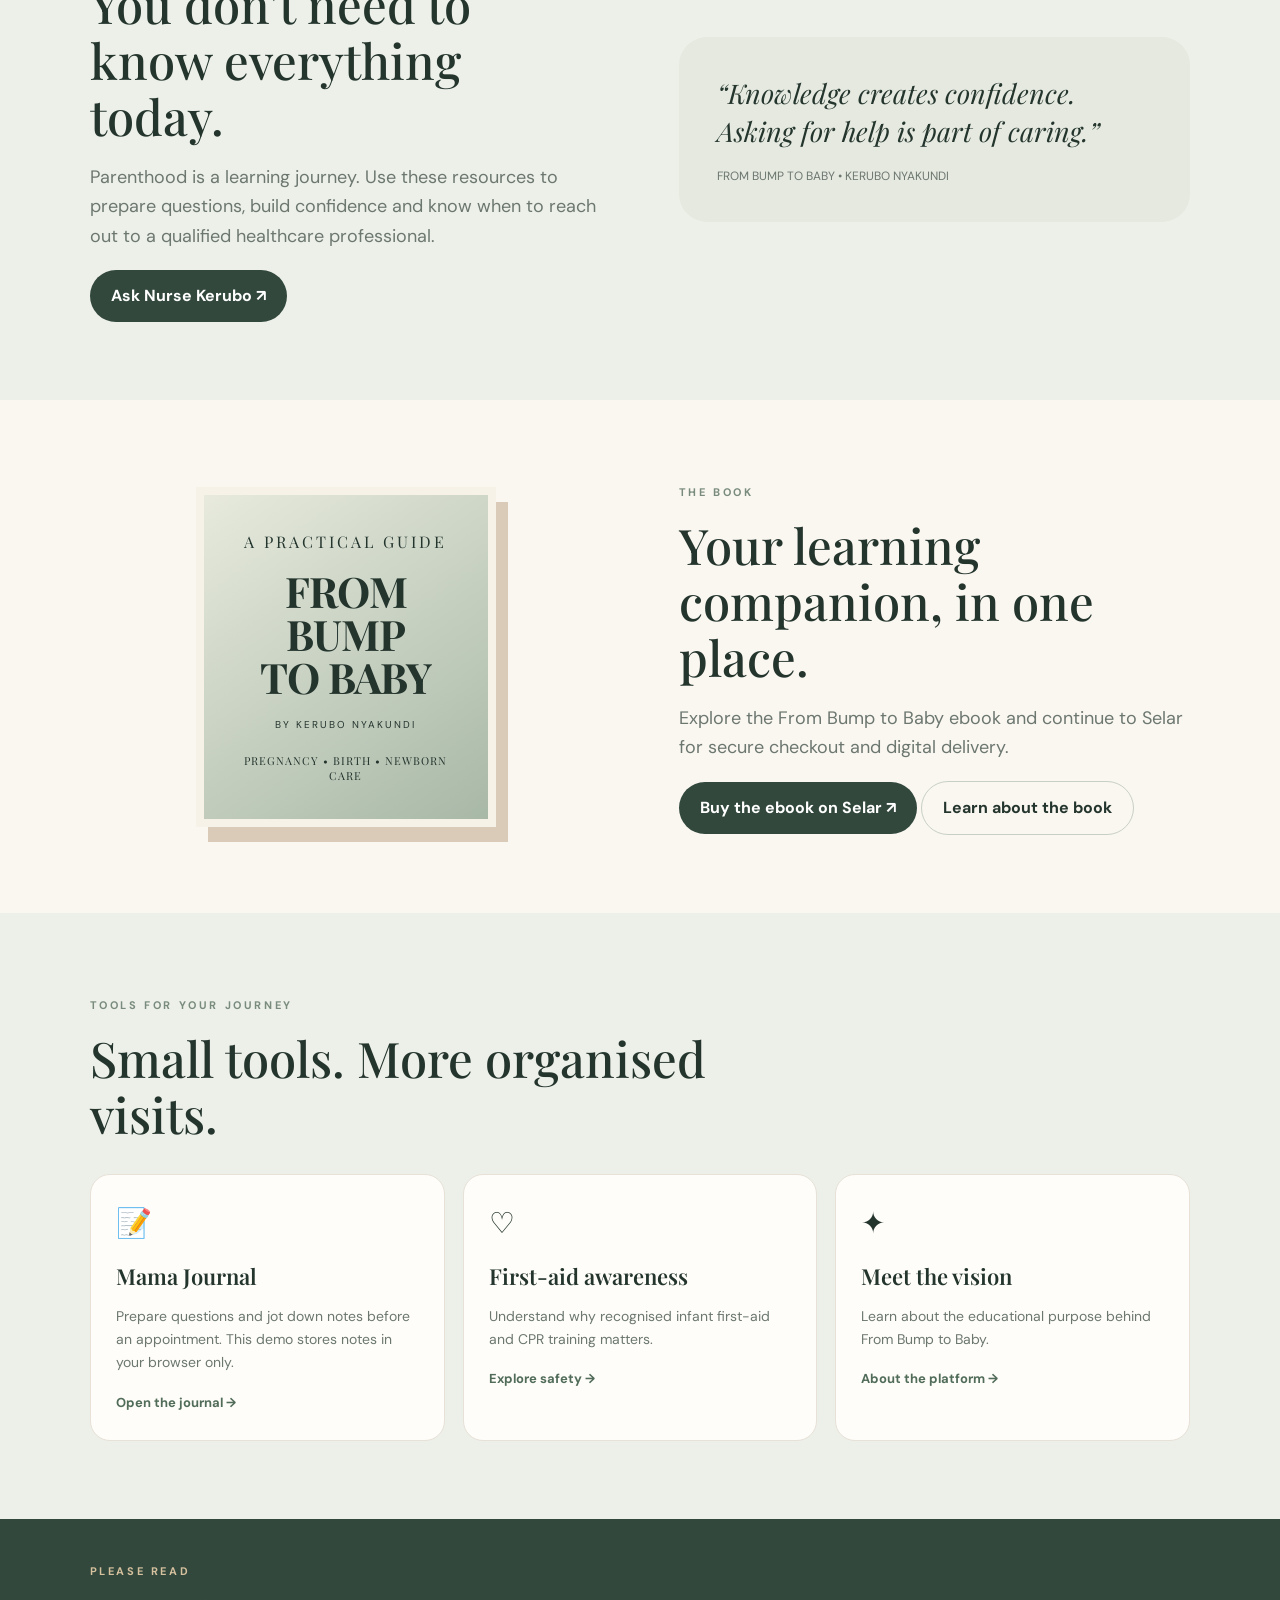
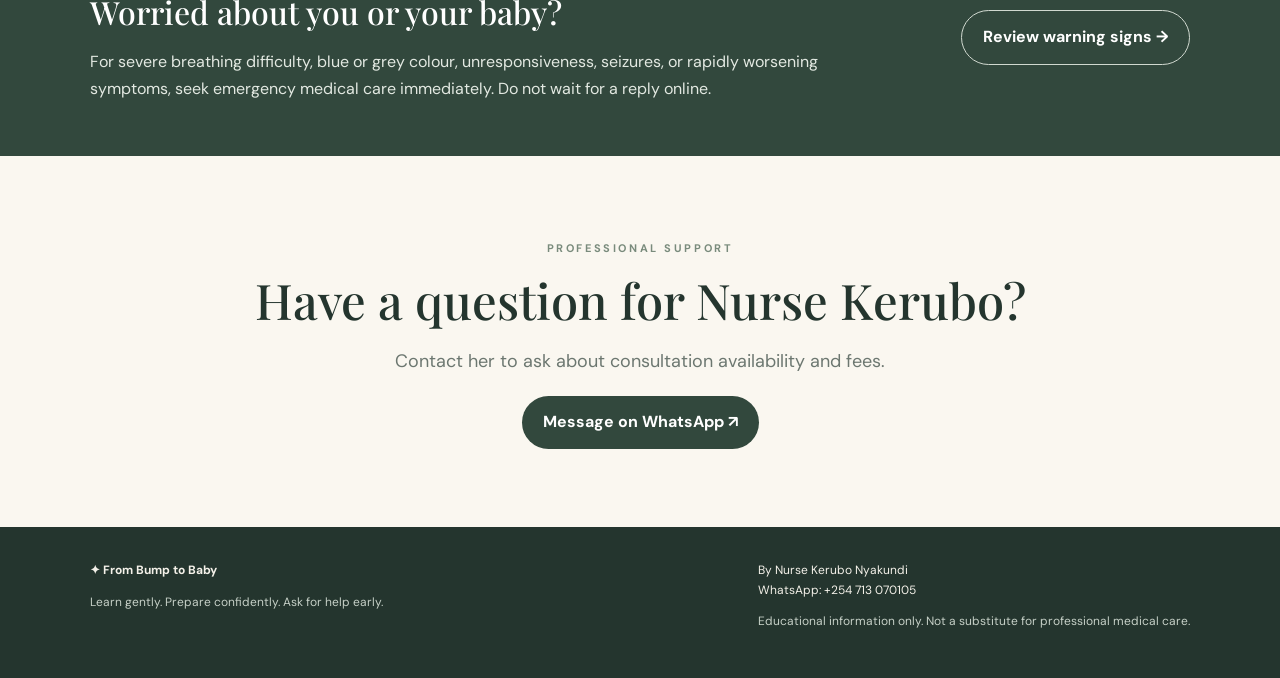
==== commit e5ba12e4: "Add files via upload" ====
--- a/index.html
+++ b/index.html
@@ -1 +1 @@
-<!doctype html><html lang="en"><head><meta charset="utf-8"><meta name="viewport" content="width=device-width,initial-scale=1"><meta name="theme-color" content="#faf7f0"><meta name="description" content="Maternal and newborn education by Nurse Kerubo Nyakundi."><title>From Bump to Baby | Nurse Kerubo Nyakundi</title><link rel="stylesheet" href="styles.css"></head><body><div class="topnote">A gentle guide for pregnancy, birth & baby's first days</div><header class="header"><a class="brand" href="index.html"><span class="brandmark">✦</span><span class="brandname">From Bump to Baby<small>BY KERUBO NYAKUNDI</small></span></a><nav class="navlinks"><a href="pregnancy.html">Pregnancy</a><a href="newborn.html">Newborn care</a><a href="warning-signs.html">Warning signs</a><a href="book.html">The book</a><a class="navcta" href="consultation.html">Talk to Nurse ↗</a></nav><button class="menu" aria-label="Open menu" onclick="document.querySelector('.mobile-menu').classList.toggle('open')">☰</button></header><nav class="mobile-menu"><a href="index.html">Home</a><a href="pregnancy.html">Pregnancy</a><a href="newborn.html">Newborn care</a><a href="warning-signs.html">Warning signs</a><a href="first-aid.html">First aid</a><a href="checklists.html">Parent checklists</a><a href="journal.html">Mama Journal</a><a href="book.html">Explore the book</a><a href="about.html">About Kerubo</a><a href="consultation.html">Talk to Nurse</a></nav><main><section class="hero"><div><span class="eyebrow">MATERNAL & NEWBORN EDUCATION</span><h1>From pregnancy.<br><em>To your baby's first days.</em></h1><p>A calm, practical companion for the questions, preparations and little moments that come with welcoming a baby — created from the educational vision of Nurse Kerubo Nyakundi.</p><div class="actions"><a class="btn primary" href="#journey">Start the journey ↓</a><a class="btn secondary" href="book.html">Explore the book</a></div><p class="fine">For learning and preparation only. Always seek professional medical care for personal concerns or emergencies.</p></div><div class="hero-art" role="img" aria-label="Abstract warm illustration symbolising care and new beginnings"><div class="sun"></div><div class="arch"></div><div class="art-caption">Care • Confidence • New beginnings</div></div></section><section class="section" id="journey"><div class="section-head"><span class="eyebrow">YOUR JOURNEY</span><h2>Support for each step of the way.</h2><p class="lead">Find clear starting points for learning about pregnancy, preparing for birth and caring for your newborn.</p></div><div class="cards four"><a class="card" href="pregnancy.html"><span class="emoji">🌿</span><h3>Pregnancy</h3><p>Antenatal care, preparation and birth planning.</p><span class="textlink">Explore pregnancy →</span></a><a class="card" href="newborn.html"><span class="emoji">♡</span><h3>Newborn care</h3><p>Feeding, warmth, cord care and safe sleep.</p><span class="textlink">Learn newborn care →</span></a><a class="card" href="warning-signs.html"><span class="emoji">✚</span><h3>Warning signs</h3><p>Understand when to seek prompt medical help.</p><span class="textlink">Know the signs →</span></a><a class="card" href="checklists.html"><span class="emoji">☑</span><h3>Parent checklists</h3><p>Organise essentials before and after birth.</p><span class="textlink">Get prepared →</span></a></div></section><section class="section soft"><div class="split"><div><span class="eyebrow">A NOTE FOR PARENTS</span><h2>You don't need to know everything today.</h2><p class="lead">Parenthood is a learning journey. Use these resources to prepare questions, build confidence and know when to reach out to a qualified healthcare professional.</p><a class="btn primary" href="consultation.html">Ask Nurse Kerubo ↗</a></div><div class="quote">“Knowledge creates confidence. Asking for help is part of caring.”<small>FROM BUMP TO BABY • KERUBO NYAKUNDI</small></div></div></section><section class="section"><div class="split"><div class="bookcover">A PRACTICAL GUIDE<strong>FROM<br>BUMP<br>TO BABY</strong><small>BY KERUBO NYAKUNDI</small><span style="margin-top:22px;font-size:11px;letter-spacing:1px">PREGNANCY • BIRTH • NEWBORN CARE</span></div><div><span class="eyebrow">THE BOOK</span><h2>Your learning companion, in one place.</h2><p class="lead">Explore the From Bump to Baby book and its educational topics. The final PDF or purchase link can be connected here once the manuscript is complete.</p><a class="btn primary" href="book.html">Explore the book →</a></div></div></section><section class="section soft"><div class="section-head"><span class="eyebrow">TOOLS FOR YOUR JOURNEY</span><h2>Small tools. More organised visits.</h2></div><div class="cards three"><a class="card" href="journal.html"><span class="emoji">📝</span><h3>Mama Journal</h3><p>Prepare questions and jot down notes before an appointment. This demo stores notes in your browser only.</p><span class="textlink">Open the journal →</span></a><a class="card" href="first-aid.html"><span class="emoji">♡</span><h3>First-aid awareness</h3><p>Understand why recognised infant first-aid and CPR training matters.</p><span class="textlink">Explore safety →</span></a><a class="card" href="about.html"><span class="emoji">✦</span><h3>Meet the vision</h3><p>Learn about the educational purpose behind From Bump to Baby.</p><span class="textlink">About the platform →</span></a></div></section><section class="alertband"><div><span class="eyebrow" style="color:#d6c19e">PLEASE READ</span><h2>Worried about you or your baby?</h2><p>For severe breathing difficulty, blue or grey colour, unresponsiveness, seizures, or rapidly worsening symptoms, seek emergency medical care immediately. Do not wait for a reply online.</p></div><a class="btn secondary" href="warning-signs.html">Review warning signs →</a></section><section class="section" style="text-align:center"><span class="eyebrow">PROFESSIONAL SUPPORT</span><h2>Have a question for Nurse Kerubo?</h2><p class="lead" style="margin:0 auto 20px">Contact her to ask about consultation availability and fees.</p><a class="btn primary" href="https://wa.me/254713070105?text=Hello%20Kerubo%2C%20I%27d%20like%20to%20ask%20about%20a%20nurse%20consultation." target="_blank" rel="noopener">Message on WhatsApp ↗</a></section></main><footer class="footer"><div><strong>✦ From Bump to Baby</strong><p>Learn gently. Prepare confidently. Ask for help early.</p></div><div>By Nurse Kerubo Nyakundi<br>WhatsApp: +254 713 070105<br><p>Educational information only. Not a substitute for professional medical care.</p></div></footer><script src="site.js"></script></body></html>+<!doctype html><html lang="en"><head><meta charset="utf-8"><meta name="viewport" content="width=device-width,initial-scale=1"><meta name="theme-color" content="#faf7f0"><meta name="description" content="Maternal and newborn education by Nurse Kerubo Nyakundi."><title>From Bump to Baby | Nurse Kerubo Nyakundi</title><link rel="stylesheet" href="styles.css"></head><body><div class="topnote">A gentle guide for pregnancy, birth & baby's first days</div><header class="header"><a class="brand" href="index.html"><span class="brandmark">✦</span><span class="brandname">From Bump to Baby<small>BY KERUBO NYAKUNDI</small></span></a><nav class="navlinks"><a href="pregnancy.html">Pregnancy</a><a href="newborn.html">Newborn care</a><a href="warning-signs.html">Warning signs</a><a href="book.html">The book</a><a class="navcta" href="consultation.html">Talk to Nurse ↗</a></nav><button class="menu" aria-label="Open menu" onclick="document.querySelector('.mobile-menu').classList.toggle('open')">☰</button></header><nav class="mobile-menu"><a href="index.html">Home</a><a href="pregnancy.html">Pregnancy</a><a href="newborn.html">Newborn care</a><a href="warning-signs.html">Warning signs</a><a href="first-aid.html">First aid</a><a href="checklists.html">Parent checklists</a><a href="journal.html">Mama Journal</a><a href="book.html">Explore the book</a><a href="about.html">About Kerubo</a><a href="consultation.html">Talk to Nurse</a></nav><main><section class="hero"><div><span class="eyebrow">MATERNAL & NEWBORN EDUCATION</span><h1>From pregnancy.<br><em>To your baby's first days.</em></h1><p>A calm, practical companion for the questions, preparations and little moments that come with welcoming a baby — created from the educational vision of Nurse Kerubo Nyakundi.</p><div class="actions"><a class="btn primary" href="#journey">Start the journey ↓</a><a class="btn secondary" href="book.html">Explore the book</a></div><p class="fine">For learning and preparation only. Always seek professional medical care for personal concerns or emergencies.</p></div><div class="hero-art" role="img" aria-label="Abstract warm illustration symbolising care and new beginnings"><div class="sun"></div><div class="arch"></div><div class="art-caption">Care • Confidence • New beginnings</div></div></section><section class="section" id="journey"><div class="section-head"><span class="eyebrow">YOUR JOURNEY</span><h2>Support for each step of the way.</h2><p class="lead">Find clear starting points for learning about pregnancy, preparing for birth and caring for your newborn.</p></div><div class="cards four"><a class="card" href="pregnancy.html"><span class="emoji">🌿</span><h3>Pregnancy</h3><p>Antenatal care, preparation and birth planning.</p><span class="textlink">Explore pregnancy →</span></a><a class="card" href="newborn.html"><span class="emoji">♡</span><h3>Newborn care</h3><p>Feeding, warmth, cord care and safe sleep.</p><span class="textlink">Learn newborn care →</span></a><a class="card" href="warning-signs.html"><span class="emoji">✚</span><h3>Warning signs</h3><p>Understand when to seek prompt medical help.</p><span class="textlink">Know the signs →</span></a><a class="card" href="checklists.html"><span class="emoji">☑</span><h3>Parent checklists</h3><p>Organise essentials before and after birth.</p><span class="textlink">Get prepared →</span></a></div></section><section class="section soft"><div class="split"><div><span class="eyebrow">A NOTE FOR PARENTS</span><h2>You don't need to know everything today.</h2><p class="lead">Parenthood is a learning journey. Use these resources to prepare questions, build confidence and know when to reach out to a qualified healthcare professional.</p><a class="btn primary" href="consultation.html">Ask Nurse Kerubo ↗</a></div><div class="quote">“Knowledge creates confidence. Asking for help is part of caring.”<small>FROM BUMP TO BABY • KERUBO NYAKUNDI</small></div></div></section><section class="section"><div class="split"><div class="bookcover">A PRACTICAL GUIDE<strong>FROM<br>BUMP<br>TO BABY</strong><small>BY KERUBO NYAKUNDI</small><span style="margin-top:22px;font-size:11px;letter-spacing:1px">PREGNANCY • BIRTH • NEWBORN CARE</span></div><div><span class="eyebrow">THE BOOK</span><h2>Your learning companion, in one place.</h2><p class="lead">Explore the From Bump to Baby ebook and continue to Selar for secure checkout and digital delivery.</p><a class="btn primary" href="https://selar.com/7926o1ka6p" target="_blank" rel="noopener noreferrer">Buy the ebook on Selar ↗</a> <a class="btn secondary" href="book.html">Learn about the book</a></div></div></section><section class="section soft"><div class="section-head"><span class="eyebrow">TOOLS FOR YOUR JOURNEY</span><h2>Small tools. More organised visits.</h2></div><div class="cards three"><a class="card" href="journal.html"><span class="emoji">📝</span><h3>Mama Journal</h3><p>Prepare questions and jot down notes before an appointment. This demo stores notes in your browser only.</p><span class="textlink">Open the journal →</span></a><a class="card" href="first-aid.html"><span class="emoji">♡</span><h3>First-aid awareness</h3><p>Understand why recognised infant first-aid and CPR training matters.</p><span class="textlink">Explore safety →</span></a><a class="card" href="about.html"><span class="emoji">✦</span><h3>Meet the vision</h3><p>Learn about the educational purpose behind From Bump to Baby.</p><span class="textlink">About the platform →</span></a></div></section><section class="alertband"><div><span class="eyebrow" style="color:#d6c19e">PLEASE READ</span><h2>Worried about you or your baby?</h2><p>For severe breathing difficulty, blue or grey colour, unresponsiveness, seizures, or rapidly worsening symptoms, seek emergency medical care immediately. Do not wait for a reply online.</p></div><a class="btn secondary" href="warning-signs.html">Review warning signs →</a></section><section class="section" style="text-align:center"><span class="eyebrow">PROFESSIONAL SUPPORT</span><h2>Have a question for Nurse Kerubo?</h2><p class="lead" style="margin:0 auto 20px">Contact her to ask about consultation availability and fees.</p><a class="btn primary" href="https://wa.me/254713070105?text=Hello%20Kerubo%2C%20I%27d%20like%20to%20ask%20about%20a%20nurse%20consultation." target="_blank" rel="noopener">Message on WhatsApp ↗</a></section></main><footer class="footer"><div><strong>✦ From Bump to Baby</strong><p>Learn gently. Prepare confidently. Ask for help early.</p></div><div>By Nurse Kerubo Nyakundi<br>WhatsApp: +254 713 070105<br><p>Educational information only. Not a substitute for professional medical care.</p></div></footer><script src="site.js"></script></body></html>
